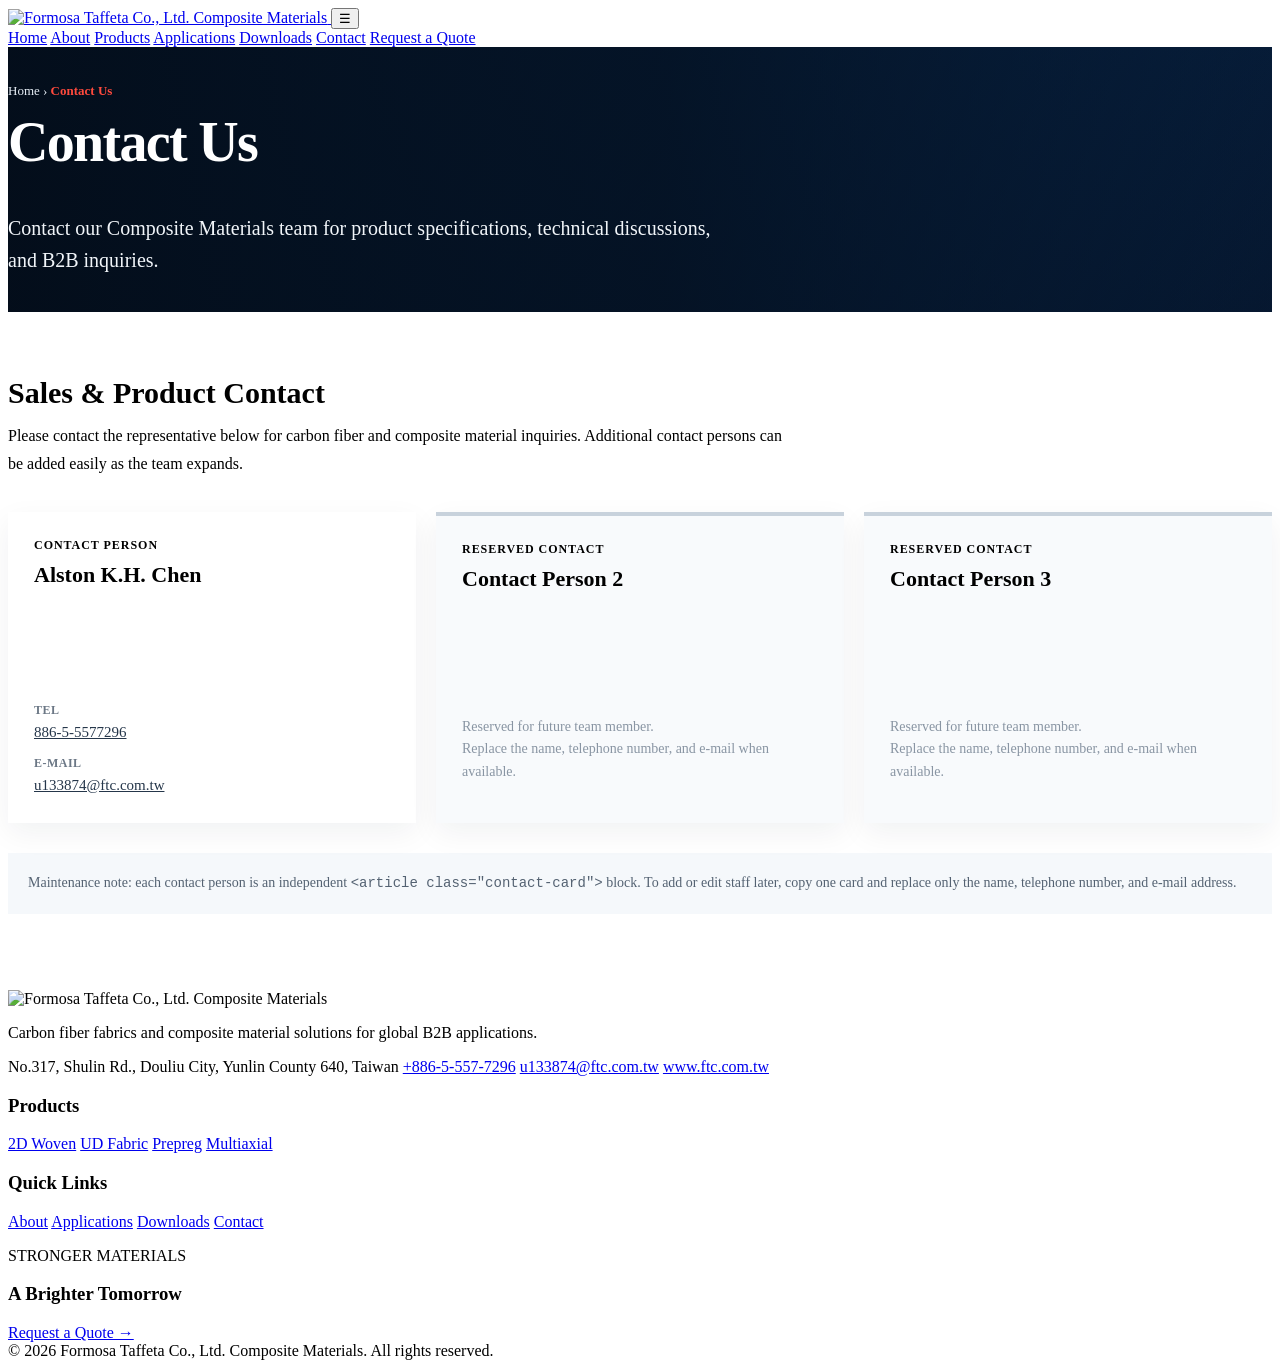
==== contact.html @ 7e1aa14e "Update contact.html" ====
<!doctype html>
<html lang="en">
<head>
  <!-- Google tag (gtag.js) -->
<script async src="https://www.googletagmanager.com/gtag/js?id=G-TZNH87B8YC"></script>
<script>
  window.dataLayer = window.dataLayer || [];
  function gtag(){dataLayer.push(arguments);}
  gtag('js', new Date());

  gtag('config', 'G-TZNH87B8YC');
</script>
  <meta charset="utf-8">
  <meta name="viewport" content="width=device-width,initial-scale=1">
  <meta name="description" content="Contact Formosa Taffeta Co., Ltd. Composite Materials for carbon fiber and composite material inquiries.">
  <title>Contact Us | Formosa Taffeta Composite Materials</title>
  <link rel="stylesheet" href="css/style.css">

  <style>
    .contact-hero{
      min-height:265px;
      display:flex;
      align-items:center;
      color:#fff;
      background:
        linear-gradient(90deg,rgba(3,11,22,.95),rgba(3,11,22,.76) 52%,rgba(3,11,22,.30)),
        linear-gradient(135deg,#0b3f78,#071d3b);
    }
    .contact-hero h1{
      margin:12px 0 0;
      font-size:56px;
      font-weight:800;
      line-height:1.05;
      letter-spacing:-.03em;
    }
    .contact-hero .breadcrumb{
      margin:0 0 14px;
      font-size:13px;
      color:#e7eef6;
    }
    .contact-hero .breadcrumb strong{color:#ff4a3d}
    .contact-hero .accent-line{
      width:58px;
      height:4px;
      background:var(--red);
      margin:18px 0;
    }
    .contact-hero p:last-child{
      margin:0;
      max-width:720px;
      font-size:20px;
      line-height:1.6;
      color:#f1f5f9;
    }

    .contact-main{
      padding:64px 0 76px;
      background:#fff;
    }
    .contact-intro{
      max-width:780px;
      margin-bottom:34px;
    }
    .contact-intro h2{
      margin:0 0 12px;
      color:var(--navy);
      font-size:30px;
      font-weight:800;
    }
    .contact-intro p{
      margin:0;
      color:var(--muted);
      font-size:16px;
      line-height:1.75;
    }

    .contact-grid{
      display:grid;
      grid-template-columns:repeat(3,1fr);
      gap:20px;
      align-items:stretch;
    }
    .contact-card{
      border:1px solid var(--line);
      background:#fff;
      padding:26px;
      min-height:255px;
      box-shadow:0 10px 28px rgba(10,32,58,.06);
      display:flex;
      flex-direction:column;
    }
    .contact-card.primary{
      border-top:4px solid var(--red);
    }
    .contact-card.placeholder{
      border-top:4px solid #c8d2dc;
      background:#f8fafc;
    }
    .contact-card .role{
      margin:0 0 8px;
      color:var(--red);
      font-size:12px;
      font-weight:800;
      letter-spacing:.08em;
      text-transform:uppercase;
    }
    .contact-card h3{
      margin:0 0 18px;
      color:var(--navy);
      font-size:22px;
      line-height:1.3;
    }
    .contact-detail{
      display:grid;
      gap:12px;
      margin-top:auto;
    }
    .contact-detail span{
      display:block;
      color:#6b7785;
      font-size:12px;
      font-weight:700;
      text-transform:uppercase;
      letter-spacing:.04em;
      margin-bottom:3px;
    }
    .contact-detail a,
    .contact-detail p{
      margin:0;
      color:#25364a;
      font-size:15px;
      line-height:1.55;
      word-break:break-word;
    }
    .contact-detail a:hover{
      color:var(--red);
    }
    .placeholder-note{
      margin-top:auto;
      color:#8995a3;
      font-size:14px;
      line-height:1.6;
    }

    .contact-note{
      margin-top:30px;
      padding:18px 20px;
      border-left:4px solid var(--navy);
      background:#f5f8fb;
      color:#546272;
      font-size:14px;
      line-height:1.7;
    }

    @media(max-width:900px){
      .contact-hero h1{font-size:44px}
      .contact-grid{grid-template-columns:1fr 1fr}
    }

    @media(max-width:650px){
      .contact-hero{min-height:235px}
      .contact-hero h1{font-size:36px}
      .contact-hero p:last-child{font-size:17px}
      .contact-main{padding:48px 0 58px}
      .contact-grid{grid-template-columns:1fr}
    }
  </style>
</head>

<body>
<header class="site-header">
  <div class="site-container header-inner">
    <a class="brand" href="index.html" aria-label="Formosa Taffeta Composite Materials home">
      <img src="images/logo.png" alt="Formosa Taffeta Co., Ltd. Composite Materials">
    </a>
    <button class="menu-toggle" type="button" aria-label="Open navigation" aria-expanded="false">☰</button>
    <nav class="main-nav" aria-label="Primary navigation">
      <a href="index.html">Home</a>
      <a href="index.html#about">About</a>
      <a href="index.html#products">Products</a>
      <a href="index.html#applications">Applications</a>
      <a href="index.html#downloads">Downloads</a>
      <a class="active" href="contact.html">Contact</a>
      <a class="quote-btn" href="contact.html">Request a Quote</a>
    </nav>
  </div>
</header>

<main>
  <section class="contact-hero">
    <div class="site-container">
      <p class="breadcrumb">Home › <strong>Contact Us</strong></p>
      <h1>Contact Us</h1>
      <div class="accent-line"></div>
      <p>Contact our Composite Materials team for product specifications, technical discussions, and B2B inquiries.</p>
    </div>
  </section>

  <section class="contact-main">
    <div class="site-container">
      <div class="contact-intro">
        <h2>Sales & Product Contact</h2>
        <p>
          Please contact the representative below for carbon fiber and composite material inquiries.
          Additional contact persons can be added easily as the team expands.
        </p>
      </div>

      <div class="contact-grid">

        <!-- Contact Person 1 -->
        <article class="contact-card primary">
          <p class="role">Contact Person</p>
          <h3>Alston K.H. Chen</h3>

          <div class="contact-detail">
            <div>
              <span>Tel</span>
              <a href="tel:+88655577296">886-5-5577296</a>
            </div>

            <div>
              <span>E-mail</span>
              <a href="mailto:u133874@ftc.com.tw">u133874@ftc.com.tw</a>
            </div>
          </div>
        </article>

        <!-- Contact Person 2 - Reserved -->
        <article class="contact-card placeholder">
          <p class="role">Reserved Contact</p>
          <h3>Contact Person 2</h3>
          <p class="placeholder-note">
            Reserved for future team member.<br>
            Replace the name, telephone number, and e-mail when available.
          </p>
        </article>

        <!-- Contact Person 3 - Reserved -->
        <article class="contact-card placeholder">
          <p class="role">Reserved Contact</p>
          <h3>Contact Person 3</h3>
          <p class="placeholder-note">
            Reserved for future team member.<br>
            Replace the name, telephone number, and e-mail when available.
          </p>
        </article>

      </div>

      <div class="contact-note">
        Maintenance note: each contact person is an independent
        <code>&lt;article class="contact-card"&gt;</code> block.
        To add or edit staff later, copy one card and replace only the name, telephone number, and e-mail address.
      </div>
    </div>
  </section>
</main>

<footer class="site-footer" id="contact">
  <div class="site-container footer-main">
    <div class="footer-brand">
      <img class="footer-logo" src="images/imageslogo-footer.png" alt="Formosa Taffeta Co., Ltd. Composite Materials">
      <p>Carbon fiber fabrics and composite material solutions for global B2B applications.</p>
      <div class="footer-contact">
        <span>No.317, Shulin Rd., Douliu City, Yunlin County 640, Taiwan</span>
        <a href="tel:+88655577296">+886-5-557-7296</a>
        <a href="mailto:u133874@ftc.com.tw">u133874@ftc.com.tw</a>
        <a href="https://www.ftc.com.tw/" target="_blank" rel="noopener">www.ftc.com.tw</a>
      </div>
    </div>
    <div class="footer-col">
      <h3>Products</h3>
      <a href="product-2d-woven.html">2D Woven</a>
      <a href="product-ud.html">UD Fabric</a>
      <a href="product-prepreg.html">Prepreg</a>
      <a href="product-multiaxial.html">Multiaxial</a>
    </div>
    <div class="footer-col">
      <h3>Quick Links</h3>
      <a href="index.html#about">About</a>
      <a href="index.html#applications">Applications</a>
      <a href="index.html#downloads">Downloads</a>
      <a href="contact.html">Contact</a>
    </div>
    <div class="footer-cta">
      <p class="footer-eyebrow">STRONGER MATERIALS</p>
      <h3>A Brighter Tomorrow</h3>
      <a class="footer-quote" href="contact.html">Request a Quote →</a>
    </div>
  </div>
  <div class="footer-bottom">
    <div class="site-container footer-bottom-inner">
      <span>© 2026 Formosa Taffeta Co., Ltd. Composite Materials. All rights reserved.</span>
    </div>
  </div>
</footer>

<script>
const menuToggle=document.querySelector('.menu-toggle');
const mainNav=document.querySelector('.main-nav');
if(menuToggle&&mainNav){
  menuToggle.addEventListener('click',()=>{
    const open=mainNav.classList.toggle('open');
    menuToggle.setAttribute('aria-expanded',open?'true':'false');
  });
}
</script>
</body>
</html>
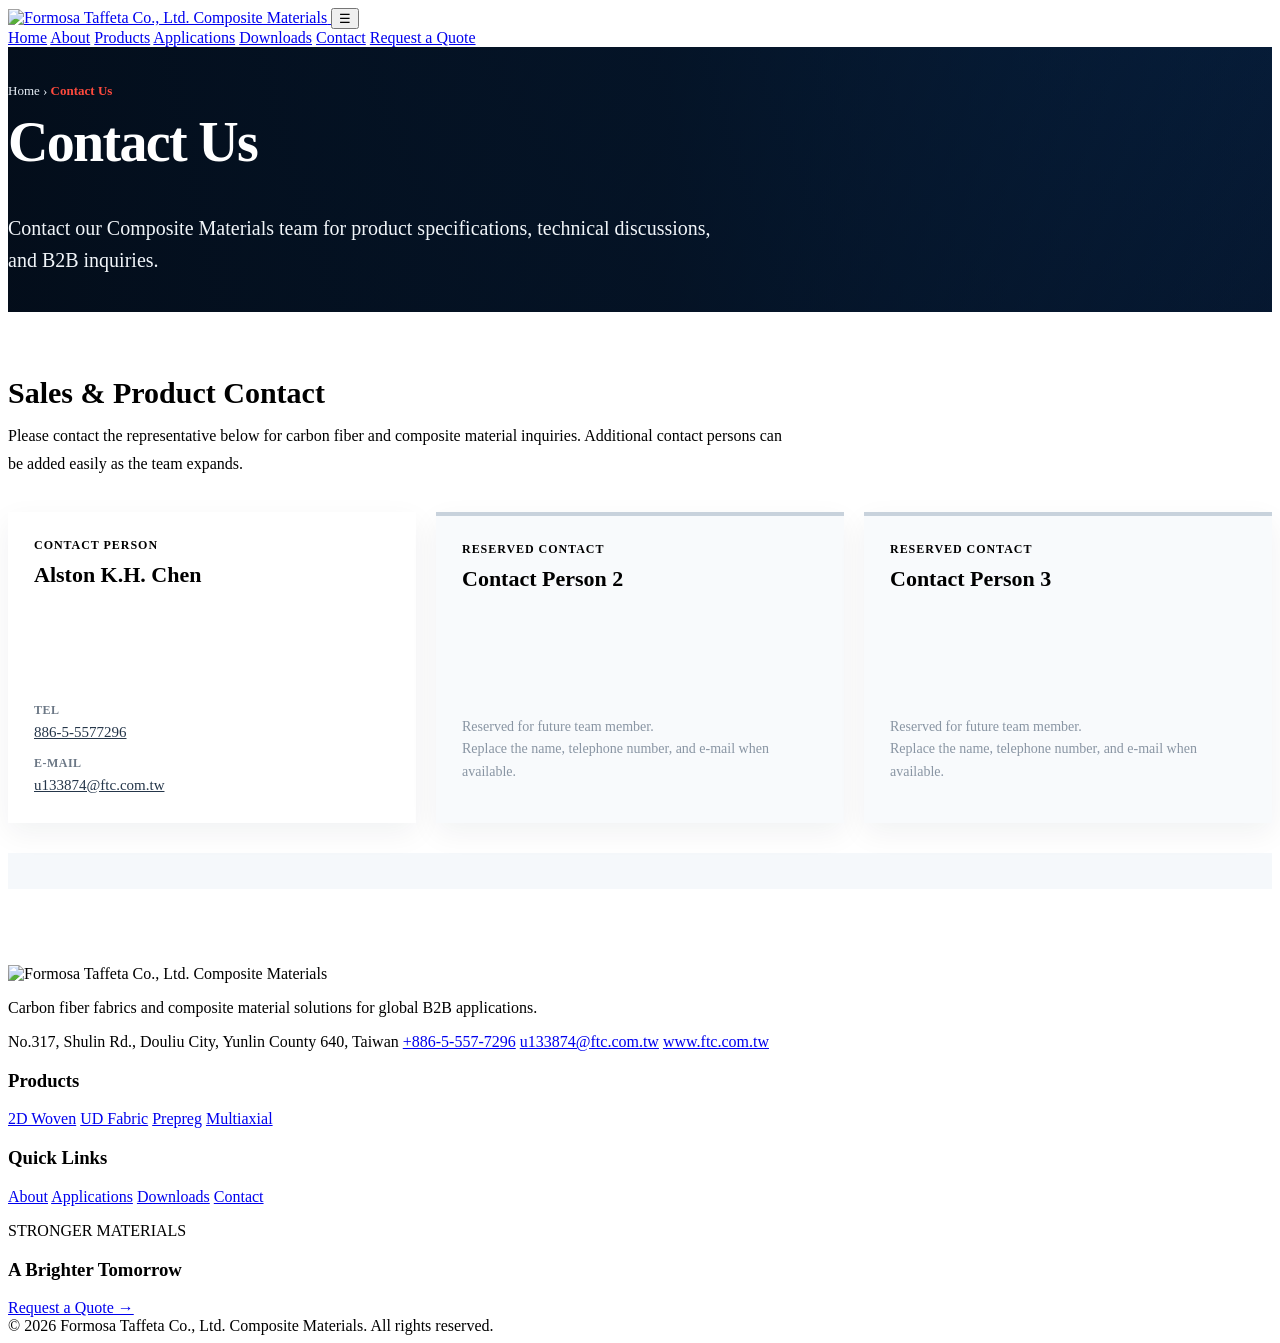
==== commit ea5982d8: "Update contact.html" ====
--- a/contact.html
+++ b/contact.html
@@ -249,9 +249,9 @@
       </div>
 
       <div class="contact-note">
-        Maintenance note: each contact person is an independent
+        <!--Maintenance note: each contact person is an independent
         <code>&lt;article class="contact-card"&gt;</code> block.
-        To add or edit staff later, copy one card and replace only the name, telephone number, and e-mail address.
+        To add or edit staff later, copy one card and replace only the name, telephone number, and e-mail address.-->
       </div>
     </div>
   </section>
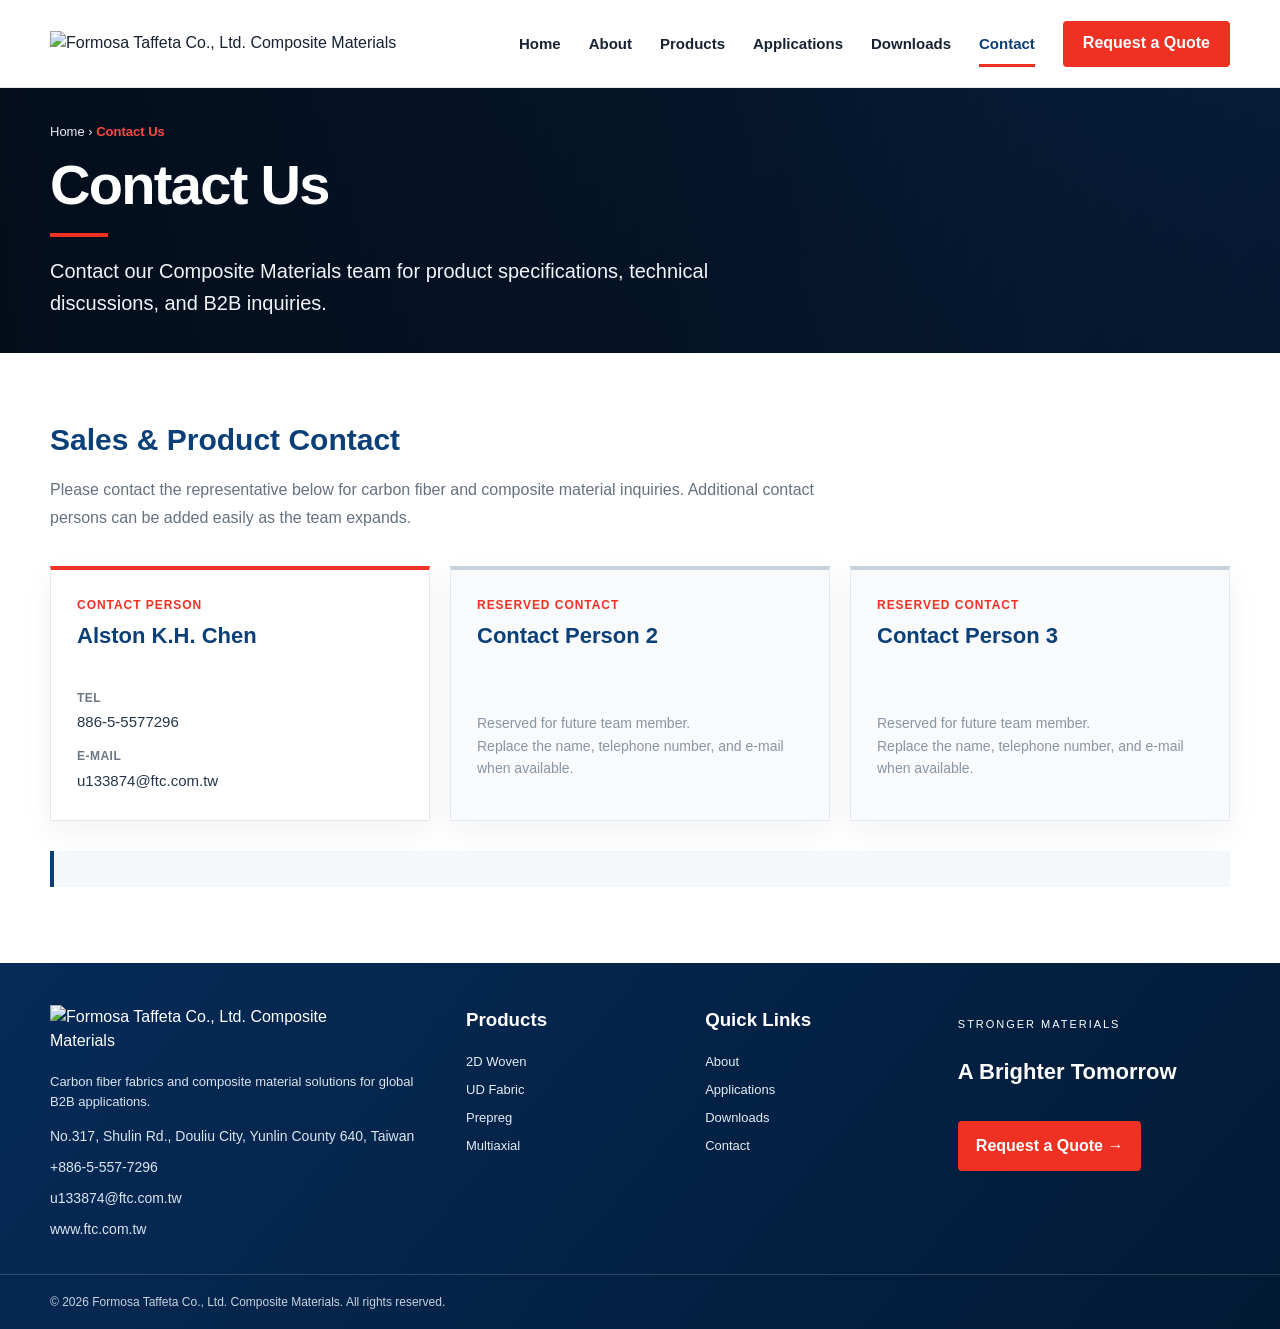
==== commit b6ad884a: "Update contact.html" ====
--- a/contact.html
+++ b/contact.html
@@ -181,7 +181,8 @@
       <a href="index.html#applications">Applications</a>
       <a href="index.html#downloads">Downloads</a>
       <a class="active" href="contact.html">Contact</a>
-      <a class="quote-btn" href="contact.html">Request a Quote</a>
+      <!-- 修改處 1：導覽列按鈕 -->
+      <a class="quote-btn" href="request-a-quote.html">Request a Quote</a>
     </nav>
   </div>
 </header>
@@ -286,7 +287,8 @@
     <div class="footer-cta">
       <p class="footer-eyebrow">STRONGER MATERIALS</p>
       <h3>A Brighter Tomorrow</h3>
-      <a class="footer-quote" href="contact.html">Request a Quote →</a>
+      <!-- 修改處 2：頁尾 CTA 按鈕 -->
+      <a class="footer-quote" href="request-a-quote.html">Request a Quote →</a>
     </div>
   </div>
   <div class="footer-bottom">
--- a/css/style.css
+++ b/css/style.css
@@ -0,0 +1,242 @@
+:root{
+  --navy:#0b3f78;--navy-dark:#071d3b;--blue:#0d4f9a;--red:#ef3123;
+  --text:#172232;--muted:#65717f;--line:#e2e8ee;--soft:#f4f7fa;--white:#fff;
+}
+*{box-sizing:border-box}html{scroll-behavior:smooth}body{margin:0;font-family:Arial,Helvetica,sans-serif;color:var(--text);background:#fff;line-height:1.55}
+img{max-width:100%;display:block}a{text-decoration:none;color:inherit}button{font:inherit}.site-container{width:min(1180px,calc(100% - 40px));margin:auto}
+
+/* Shared Header */
+.site-header{height:88px;background:#fff;border-bottom:1px solid var(--line);position:sticky;top:0;z-index:9999}
+.header-inner{height:100%;display:flex;align-items:center;gap:30px}.brand{display:flex;align-items:center;flex-shrink:0}.brand img{width:360px;height:auto}
+.main-nav{margin-left:auto;display:flex;align-items:center;gap:28px}.main-nav>a:not(.quote-btn){position:relative;height:78px;display:flex;align-items:center;font-size:15px;font-weight:700}
+.main-nav>a:not(.quote-btn)::after{content:"";position:absolute;left:50%;right:50%;bottom:16px;height:3px;background:var(--red);transition:.2s}
+.main-nav>a:not(.quote-btn):hover,.main-nav>a.active{color:var(--navy)}.main-nav>a:not(.quote-btn):hover::after,.main-nav>a.active::after{left:0;right:0}
+.quote-btn,.btn.primary{display:inline-flex;align-items:center;justify-content:center;min-height:46px;padding:0 20px;border-radius:4px;background:var(--red);color:#fff;font-weight:800}
+.menu-toggle{display:none;margin-left:auto;border:0;background:transparent;color:var(--navy);font-size:28px;cursor:pointer}
+
+/* Homepage */
+.home-hero{min-height:470px;color:#fff;background:linear-gradient(90deg,rgba(2,9,16,.92),rgba(2,9,16,.12)),url("../images/hero-carbon.jpg") center/cover no-repeat;display:flex;align-items:center}
+.hero-inner{position:relative;padding:70px 0}.hero-copy{max-width:590px}.eyebrow,.section-kicker{font-size:12px;letter-spacing:.25em;font-weight:800;color:var(--blue)}
+.eyebrow{color:#fff}.hero-copy h1{font-size:58px;line-height:1.03;margin:14px 0 18px}.hero-lead{font-size:20px;color:#f0f4f8}.hero-actions{display:flex;gap:14px;margin-top:28px}
+.btn.ghost{display:inline-flex;align-items:center;justify-content:center;min-height:46px;padding:0 20px;border:1px solid #fff;color:#fff;border-radius:4px}.hero-caption{position:absolute;right:0;bottom:70px;font-size:11px;letter-spacing:.30em}
+.benefit-strip{border-bottom:1px solid var(--line)}.benefit-grid{display:grid;grid-template-columns:repeat(4,1fr)}.benefit-grid article{padding:26px 22px;border-right:1px solid var(--line)}
+.benefit-grid b,.benefit-grid span{display:block}.benefit-grid span{font-size:12px;color:var(--muted);margin-top:4px}.section{padding:58px 0}.section-head{margin-bottom:25px}.section-head h2,.applications-intro h2,.about-copy h2{font-size:34px;line-height:1.12;margin:8px 0 0}
+.product-grid{display:grid;grid-template-columns:repeat(4,1fr);gap:20px}.product-card img{width:100%;aspect-ratio:1.58/1;object-fit:cover}.product-card h3{font-size:16px;margin:12px 0 6px}.product-card p{font-size:13px;color:var(--muted);min-height:42px}.product-card a{color:var(--blue);font-weight:800;font-size:13px}
+.applications-band{padding:28px 0;background:linear-gradient(90deg,#eef5fa,#f6fafc)}.applications-layout{display:grid;grid-template-columns:240px 1fr;gap:28px;align-items:center}.applications-grid{display:grid;grid-template-columns:repeat(4,1fr);gap:6px}.applications-grid figure{margin:0;position:relative;overflow:hidden}.applications-grid img{height:185px;width:100%;object-fit:cover}.applications-grid figcaption{position:absolute;left:12px;bottom:10px;color:#fff;font-weight:800}
+.about-grid{display:grid;grid-template-columns:1.08fr .9fr .45fr;gap:35px;align-items:center}.about-image{width:100%;height:300px;object-fit:cover}.about-copy p{color:var(--muted)}.about-values{border-left:1px solid var(--line);padding-left:25px;display:grid;gap:7px}.about-values b{color:var(--blue);margin-top:10px}.about-values span{font-size:12px;color:var(--muted)}
+.download-band{background:linear-gradient(90deg,rgba(4,18,33,.96),rgba(4,18,33,.80)),url("../images/cta-carbon.jpg") center/cover;color:#fff;padding:30px 0}.download-inner{display:flex;align-items:center;justify-content:space-between;gap:20px}.section-kicker.light{color:#dbe7f2}.download-inner h2{margin:4px 0}.download-inner p{margin:0}
+
+/* 2D Woven */
+.woven-hero{min-height:265px;color:#fff;display:flex;align-items:center;background:linear-gradient(90deg,rgba(3,11,22,.92),rgba(3,11,22,.16)),url("../images/product-2d/hero.jpg") center/cover no-repeat}
+.breadcrumb{font-size:13px;color:#e7eef6}.breadcrumb strong{color:#ff4a3d}.woven-hero h1{font-size:54px;line-height:1.02;margin:12px 0}.accent-line{width:58px;height:4px;background:var(--red);margin:15px 0}.woven-hero p:last-child{font-size:20px}
+.woven-main{padding:35px 0 52px}.product-layout{display:grid;grid-template-columns:minmax(0,1fr) 290px;gap:28px}.overview-grid{display:grid;grid-template-columns:1fr 1fr;gap:26px}.product-title{display:flex;align-items:center;gap:12px;color:var(--navy);font-size:20px;text-transform:uppercase}.product-title::before{content:"";width:40px;height:4px;background:var(--red)}.overview-grid p{color:#334153}.overview-image{height:300px;width:100%;object-fit:cover;border:1px solid var(--line)}
+.feature-grid{display:grid;grid-template-columns:repeat(4,1fr);gap:12px;margin:26px 0 34px}.feature-grid article{border:1px solid var(--line);padding:18px 15px;min-height:105px}.feature-grid b,.feature-grid span{display:block}.feature-grid b{color:var(--navy);font-size:14px}.feature-grid span{font-size:12px;color:var(--muted);margin-top:6px}
+.weave-grid{display:grid;grid-template-columns:repeat(6,1fr);gap:13px}.weave-card{border:1px solid var(--line);background:#fff;padding:8px;cursor:pointer}.weave-card img{width:100%;aspect-ratio:1.6/1;object-fit:cover}.weave-card strong{display:block;text-align:center;margin-top:7px}.spec-section{margin-top:34px}.table-wrap{overflow-x:auto;border:1px solid var(--line)}table{border-collapse:collapse;width:100%;min-width:980px;font-size:12px}th{background:var(--navy-dark);color:#fff;padding:8px 6px;border:1px solid #6d7e96}td{text-align:center;padding:6px;border:1px solid #d8e0e7;white-space:nowrap}tbody tr:nth-child(even){background:#f7f9fb}.spec-note{font-size:12px;color:var(--muted)}
+.product-sidebar{display:flex;flex-direction:column;gap:16px}.side-card{border:1px solid var(--line)}.side-card h3{margin:0;padding:15px 18px;background:var(--navy);color:#fff;text-transform:uppercase}.side-card a{display:block;padding:14px 18px;border-top:1px solid var(--line);font-size:14px}.side-card a.active{color:var(--red);font-weight:800}
+.custom-card{padding:22px;background:linear-gradient(150deg,var(--navy),var(--navy-dark));color:#fff}.custom-card h3{text-transform:uppercase}.custom-card p{font-size:14px;color:#e1e9f1}.custom-card .btn{width:100%}
+.lightbox{display:none;position:fixed;inset:0;background:rgba(0,0,0,.84);z-index:10000;align-items:center;justify-content:center;flex-direction:column;padding:30px}.lightbox.open{display:flex}.lightbox img{max-width:900px;max-height:70vh;border:12px solid #fff}.lightbox strong{color:#fff;font-size:22px;margin-top:12px}.lightbox button{position:absolute;right:30px;top:20px;background:var(--red);color:#fff;border:0;width:42px;height:42px;border-radius:50%;font-size:28px}
+
+/* Footer */
+.site-footer{background:linear-gradient(130deg,#062b59,#021a34);color:#fff}.footer-main{display:grid;grid-template-columns:1.4fr .75fr .8fr 1fr;gap:35px;padding:42px 0 32px}.footer-brand img{width:300px;filter:none;margin-bottom:15px}.footer-brand p,.footer-contact a,.footer-contact span{font-size:13px;color:#dbe4ed}.footer-contact{display:grid;gap:7px}.footer-col{display:grid;align-content:start;gap:8px}.footer-col h3{margin:0 0 10px}.footer-col a{font-size:13px;color:#e4ebf2}.footer-eyebrow{font-size:11px;letter-spacing:.18em}.footer-cta h3{font-size:22px}.footer-quote{display:inline-flex;margin-top:10px;background:var(--red);padding:13px 18px;border-radius:4px;font-weight:800}.footer-bottom{border-top:1px solid rgba(255,255,255,.16)}.footer-bottom-inner{padding:18px 0;font-size:12px;color:#c8d3df}
+.placeholder{min-height:55vh;padding:80px 0}.placeholder h1{font-size:42px;color:var(--navy)}
+
+/* Responsive */
+@media(max-width:1000px){
+  .brand img{width:280px}.main-nav{gap:16px;font-size:13px}.product-grid{grid-template-columns:repeat(2,1fr)}.benefit-grid{grid-template-columns:repeat(2,1fr)}
+  .applications-layout{grid-template-columns:1fr}.about-grid{grid-template-columns:1fr 1fr}.about-values{grid-column:1/-1;border-left:0;border-top:1px solid var(--line);padding:15px 0 0}
+  .product-layout{grid-template-columns:1fr}.product-sidebar{display:grid;grid-template-columns:1fr 1fr}.weave-grid{grid-template-columns:repeat(4,1fr)}.feature-grid{grid-template-columns:repeat(2,1fr)}
+  .footer-main{grid-template-columns:1fr 1fr}
+}
+@media(max-width:820px){
+  .site-header{height:72px}.brand img{width:220px;max-width:70vw}.menu-toggle{display:block}.main-nav{display:none;position:absolute;top:72px;left:0;right:0;background:#fff;padding:10px 20px 18px;flex-direction:column;align-items:stretch;gap:0;box-shadow:0 12px 25px rgba(0,0,0,.12)}.main-nav.open{display:flex}.main-nav>a:not(.quote-btn){height:auto;padding:13px 4px;border-bottom:1px solid #eee}.main-nav>a:not(.quote-btn)::after{display:none}.quote-btn{margin-top:12px}
+  .hero-copy h1{font-size:43px}.hero-caption{display:none}.applications-grid{grid-template-columns:repeat(2,1fr)}.overview-grid{grid-template-columns:1fr}
+}
+@media(max-width:600px){
+  .site-container{width:calc(100% - 28px)}.product-grid,.applications-grid,.feature-grid,.product-sidebar,.footer-main,.about-grid{grid-template-columns:1fr}.benefit-grid{grid-template-columns:1fr}.weave-grid{grid-template-columns:repeat(2,1fr)}
+  .hero-copy h1{font-size:35px}.hero-actions,.download-inner{flex-direction:column;align-items:flex-start}.woven-hero h1{font-size:36px}.footer-brand img{filter:none}.overview-image{height:240px}
+}
+
+
+/* === Header logo size fix === */
+.site-header .brand {
+  height: 100%;
+  display: flex;
+  align-items: center;
+  flex-shrink: 0;
+}
+
+.site-header .brand img {
+  width: auto !important;
+  height: auto !important;
+  max-width: 506px !important;
+  max-height: 92px !important;
+  object-fit: contain;
+}
+
+@media (max-width: 820px) {
+  .site-header .brand img {
+    max-width: 280px !important;
+    max-height: 58px !important;
+  }
+}
+
+@media (max-width: 420px) {
+  .site-header .brand img {
+    max-width: 250px !important;
+    max-height: 52px !important;
+  }
+}
+
+.product-placeholder-hero{background:linear-gradient(90deg,rgba(3,11,22,.94),rgba(3,11,22,.72)),url("../images/hero-carbon.jpg") center/cover no-repeat}
+.product-placeholder-content{min-height:380px;padding:10px 0 40px}
+.product-placeholder-content p{max-width:760px;color:var(--muted);font-size:16px;line-height:1.75}
+
+
+/* ===== FTC V2 UNIFIED DESIGN SYSTEM ===== */
+:root{
+  --fs-product-hero:56px;
+  --fs-product-subtitle:21px;
+  --fs-product-section:28px;
+}
+
+/* Header */
+
+.site-header .main-nav>a:not(.quote-btn){font-size:15px!important;font-weight:700!important}
+
+/* All product hero sections */
+.product-hero{
+  min-height:265px!important;color:#fff;display:flex;align-items:center;
+  background-size:cover!important;background-position:center!important;background-repeat:no-repeat!important
+}
+.product-hero.product-2d{
+  background:linear-gradient(90deg,rgba(3,11,22,.94),rgba(3,11,22,.74) 46%,rgba(3,11,22,.14)),
+  url("../images/product-2d/hero.jpg") center/cover no-repeat!important
+}
+.product-hero.product-ud{
+  background:linear-gradient(90deg,rgba(3,11,22,.94),rgba(3,11,22,.74) 46%,rgba(3,11,22,.14)),
+  url("../images/product-ud/hero.jpg") center/cover no-repeat!important
+}
+.product-hero.product-prepreg{
+  background:linear-gradient(90deg,rgba(3,11,22,.94),rgba(3,11,22,.74) 46%,rgba(3,11,22,.14)),
+  url("../images/product-prepreg/hero.jpg") center/cover no-repeat!important
+}
+.product-hero.product-multiaxial{
+  background:linear-gradient(90deg,rgba(3,11,22,.94),rgba(3,11,22,.74) 46%,rgba(3,11,22,.14)),
+  url("../images/product-multiaxial/hero.jpg") center/cover no-repeat!important
+}
+.product-hero h1{
+  margin:12px 0 0!important;color:#fff!important;
+  font-size:var(--fs-product-hero)!important;font-weight:800!important;
+  line-height:1.05!important;letter-spacing:-.03em!important
+}
+.product-hero .breadcrumb{
+  margin:0 0 14px!important;font-size:13px!important;line-height:1.5!important;color:#e7eef6!important
+}
+.product-hero .breadcrumb strong{color:#ff4a3d!important}
+.product-hero .accent-line{width:58px!important;height:4px!important;background:var(--red)!important;margin:18px 0!important}
+.product-hero>.site-container>p:last-child{
+  margin:0!important;max-width:760px!important;color:#f1f5f9!important;
+  font-size:var(--fs-product-subtitle)!important;line-height:1.55!important
+}
+
+/* All product section titles */
+.product-title{
+  font-size:var(--fs-product-section)!important;font-weight:800!important;
+  line-height:1.2!important;margin:0 0 16px!important
+}
+
+/* Shared sidebar */
+.product-sidebar .side-card h3{font-size:17px!important}
+.product-sidebar .side-card a{font-size:14px!important}
+.product-sidebar .custom-card h3{font-size:17px!important}
+.product-sidebar .custom-card p{font-size:14px!important;line-height:1.65!important}
+
+/* Shared tables */
+.product-layout table th{font-size:13px!important;line-height:1.25!important}
+.product-layout table td{font-size:13px!important;line-height:1.4!important}
+
+@media(max-width:900px){
+  :root{--fs-product-hero:44px;--fs-product-subtitle:19px;--fs-product-section:25px}
+  .site-header .brand img{max-width:280px!important;max-height:58px!important}
+}
+@media(max-width:600px){
+  :root{--fs-product-hero:36px;--fs-product-subtitle:17px;--fs-product-section:22px}
+  .product-hero{min-height:235px!important}
+}
+@media(max-width:420px){
+  .site-header .brand img{max-width:250px!important;max-height:52px!important}
+}
+
+
+/* ==========================================================
+   FTC FINAL FOOTER LOGO + SIDEBAR FIX
+   Footer HTML should use:
+   <img class="footer-logo" src="images/logo-footer.png" alt="...">
+   ========================================================== */
+
+.footer-brand .footer-logo,
+.footer-brand img.footer-logo,
+.site-footer .footer-logo{
+  display:block;
+  width:300px;
+  max-width:100%;
+  height:auto;
+  object-fit:contain;
+  margin:0 0 18px 0;
+  filter:none !important;
+  -webkit-filter:none !important;
+  background:transparent !important;
+  opacity:1 !important;
+  mix-blend-mode:normal !important;
+}
+
+.site-footer .footer-brand img{
+  filter:none !important;
+  -webkit-filter:none !important;
+}
+
+/* Footer contact typography */
+.footer-contact{
+  font-size:14px;
+  line-height:1.7;
+}
+
+.footer-contact span,
+.footer-contact a{
+  font-size:14px;
+}
+
+/* Product Sidebar sticky */
+.product-sidebar{
+  display:flex;
+  flex-direction:column;
+  gap:16px;
+  position:sticky;
+  top:98px;
+  align-self:flex-start;
+  max-height:calc(100vh - 118px);
+  overflow-y:auto;
+  overscroll-behavior:contain;
+}
+
+@media (max-width:900px){
+  .product-sidebar{
+    position:static;
+    top:auto;
+    max-height:none;
+    overflow:visible;
+  }
+}
+
+@media (max-width:600px){
+  .footer-brand .footer-logo,
+  .footer-brand img.footer-logo,
+  .site-footer .footer-logo{
+    width:240px;
+  }
+}
+
+/* 修復 CSS Grid 被內部表格撐破版面的問題 */
+.product-layout > div {
+  min-width: 0;
+}
